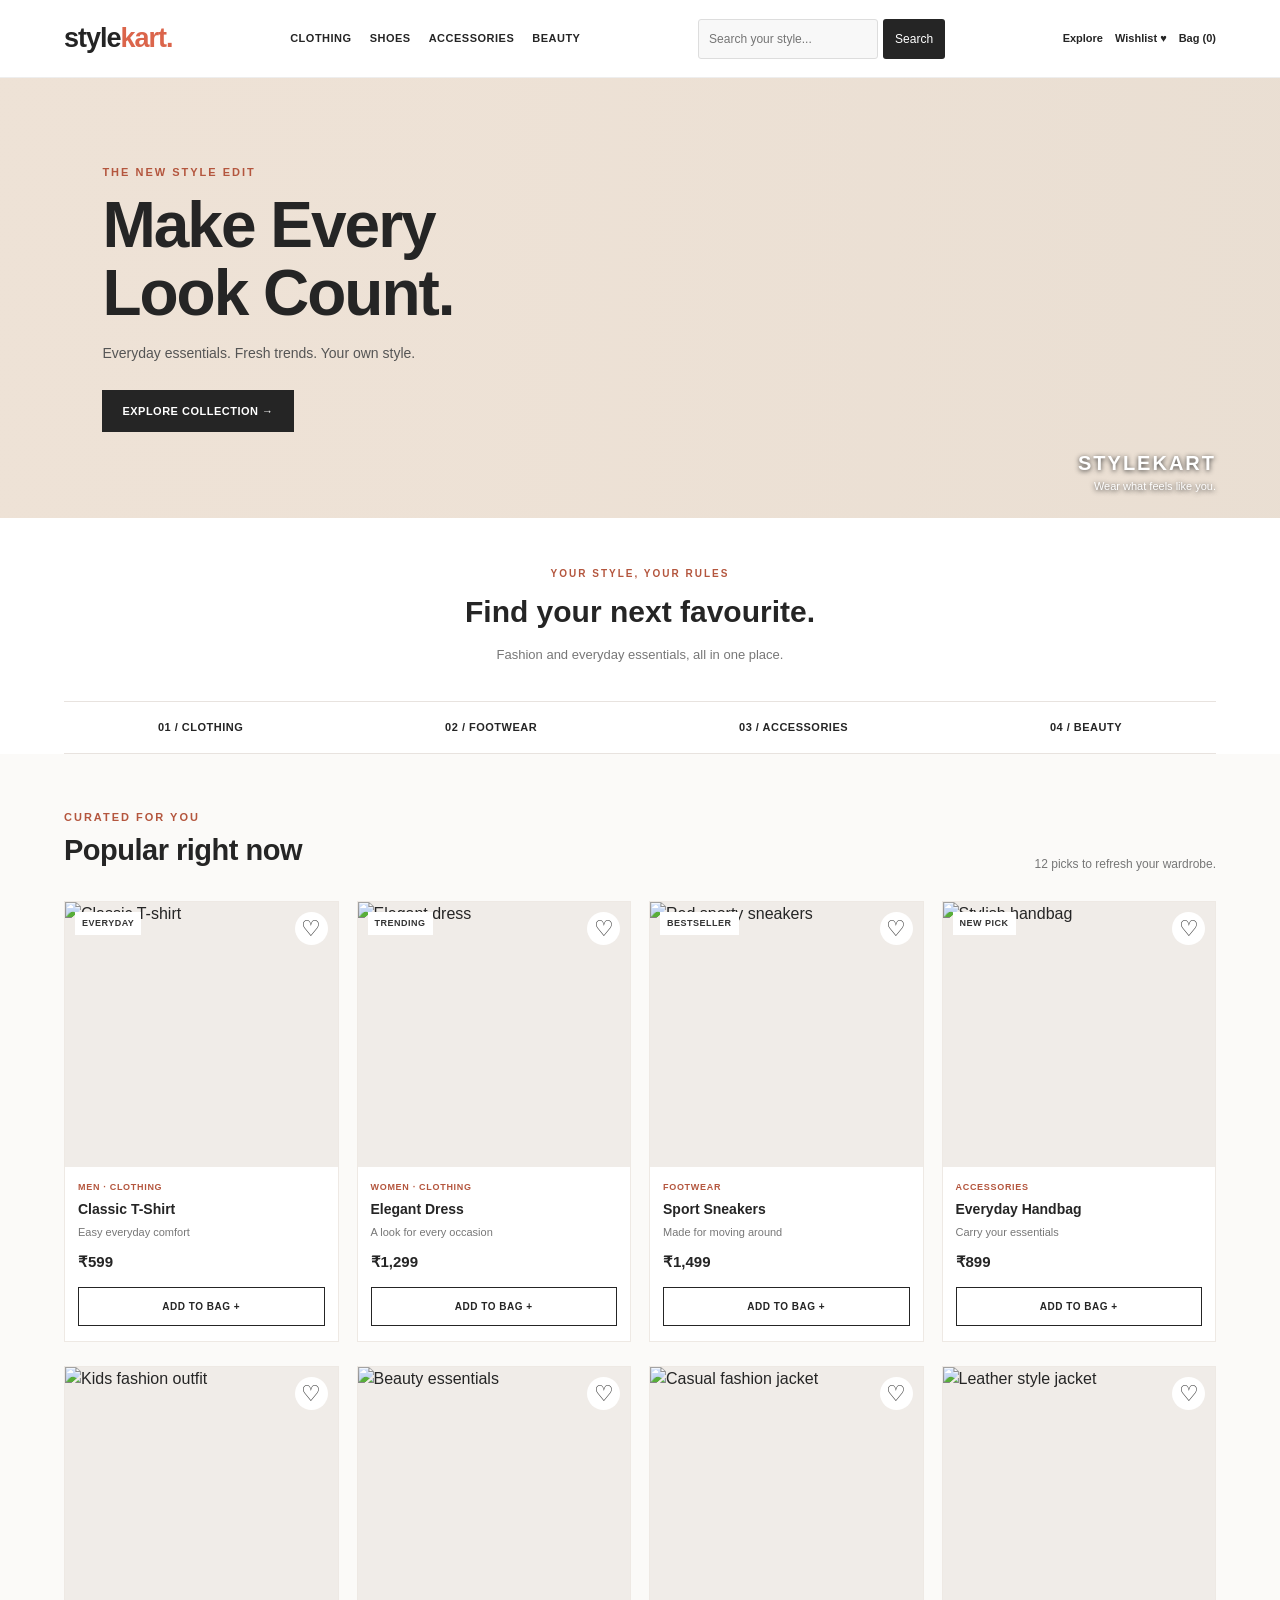
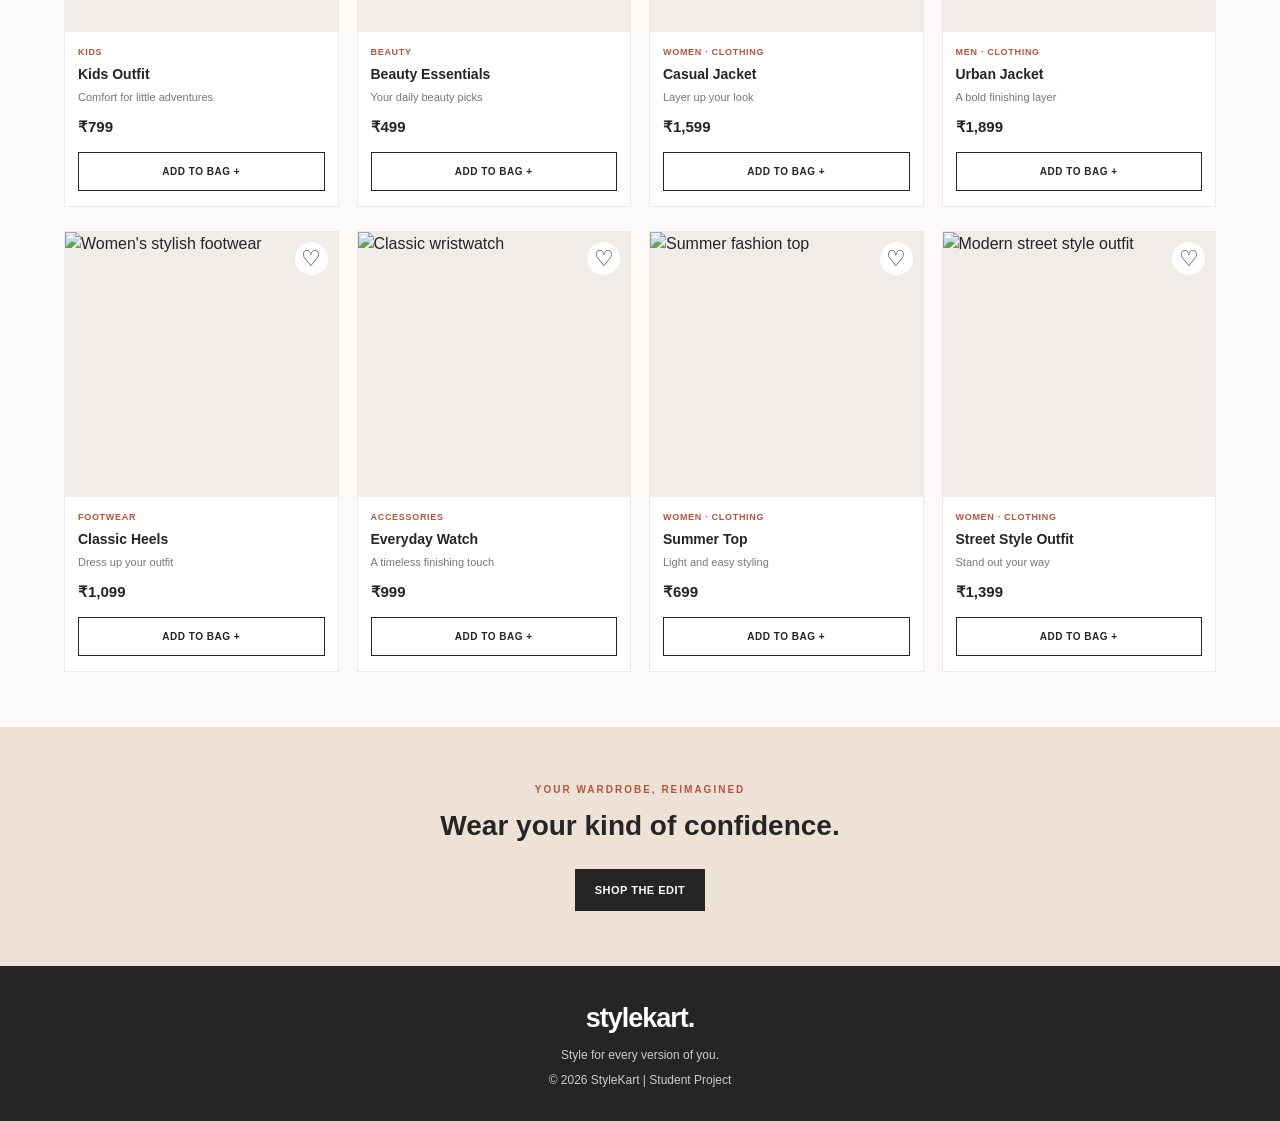
==== index.html @ ee4317c3 "Initial commit - StyleKart Myntra Clone" ====
<!DOCTYPE html>
<html lang="en">
<head>
    <meta charset="UTF-8">
    <meta name="viewport" content="width=device-width, initial-scale=1.0">
    <title>StyleKart | Find Your Style</title>
    <link rel="stylesheet" href="style.css">
</head>
<body>

    <header class="navbar">
        <a href="index.html" class="logo">style<span>kart.</span></a>

        <nav class="nav-links">
            <a href="#clothing">CLOTHING</a>
            <a href="#shoes">SHOES</a>
            <a href="#accessories">ACCESSORIES</a>
            <a href="#beauty">BEAUTY</a>
        </nav>

        <div class="search-box">
            <input type="text" id="searchInput" placeholder="Search your style...">
            <button id="searchBtn">Search</button>
        </div>

        <div class="nav-icons">
            <a href="#products">Explore</a>
            <a href="#products">Wishlist ♥</a>
            <a href="bag.html">Bag (<span id="cartCount">0</span>)</a>
        </div>
    </header>

    <main>
        <section class="hero">
            <div class="hero-content">
                <p class="eyebrow">THE NEW STYLE EDIT</p>
                <h1>Make Every<br>Look Count.</h1>
                <p class="hero-description">
                    Everyday essentials. Fresh trends. Your own style.
                </p>
                <a href="#products" class="shop-btn">EXPLORE COLLECTION →</a>
            </div>
            <div class="hero-label">
                <span>STYLEKART</span>
                <p>Wear what feels like you.</p>
            </div>
        </section>

        <section class="welcome">
            <p>YOUR STYLE, YOUR RULES</p>
            <h2>Find your next favourite.</h2>
            <span>Fashion and everyday essentials, all in one place.</span>
        </section>

        <section class="category-strip">
            <a href="#clothing">01 / CLOTHING</a>
            <a href="#shoes">02 / FOOTWEAR</a>
            <a href="#accessories">03 / ACCESSORIES</a>
            <a href="#beauty">04 / BEAUTY</a>
        </section>

        <section class="products-section" id="products">
            <div class="section-heading">
                <div>
                    <p class="eyebrow">CURATED FOR YOU</p>
                    <h2>Popular right now</h2>
                </div>
                <p>12 picks to refresh your wardrobe.</p>
            </div>

            <div class="product-grid">

                <article class="product-card" id="clothing">
                    <div class="product-image">
                        <img src="https://images.unsplash.com/photo-1521572163474-6864f9cf17ab?auto=format&fit=crop&w=600&q=80" alt="Classic T-shirt">
                        <span class="product-tag">EVERYDAY</span>
                        <button class="wishlist-btn" aria-label="Add Classic T-Shirt to wishlist">♡</button>
                    </div>
                    <div class="product-info">
                        <p class="product-category">MEN · CLOTHING</p>
                        <h3>Classic T-Shirt</h3>
                        <p class="description">Easy everyday comfort</p>
                        <p class="price">₹599</p>
                        <button class="add-btn" data-name="Classic T-Shirt" data-price="599">ADD TO BAG +</button>
                    </div>
                </article>

                <article class="product-card">
                    <div class="product-image">
                        <img src="https://images.unsplash.com/photo-1539109136881-3be0616acf4b?auto=format&fit=crop&w=600&q=80" alt="Elegant dress">
                        <span class="product-tag">TRENDING</span>
                        <button class="wishlist-btn" aria-label="Add Elegant Dress to wishlist">♡</button>
                    </div>
                    <div class="product-info">
                        <p class="product-category">WOMEN · CLOTHING</p>
                        <h3>Elegant Dress</h3>
                        <p class="description">A look for every occasion</p>
                        <p class="price">₹1,299</p>
                        <button class="add-btn" data-name="Elegant Dress" data-price="1299">ADD TO BAG +</button>
                    </div>
                </article>

                <article class="product-card" id="shoes">
                    <div class="product-image">
                        <img src="https://images.unsplash.com/photo-1542291026-7eec264c27ff?auto=format&fit=crop&w=600&q=80" alt="Red sporty sneakers">
                        <span class="product-tag">BESTSELLER</span>
                        <button class="wishlist-btn" aria-label="Add Sport Sneakers to wishlist">♡</button>
                    </div>
                    <div class="product-info">
                        <p class="product-category">FOOTWEAR</p>
                        <h3>Sport Sneakers</h3>
                        <p class="description">Made for moving around</p>
                        <p class="price">₹1,499</p>
                        <button class="add-btn" data-name="Sport Sneakers" data-price="1499">ADD TO BAG +</button>
                    </div>
                </article>

                <article class="product-card" id="accessories">
                    <div class="product-image">
                        <img src="https://images.unsplash.com/photo-1584917865442-de89df76afd3?auto=format&fit=crop&w=600&q=80" alt="Stylish handbag">
                        <span class="product-tag">NEW PICK</span>
                        <button class="wishlist-btn" aria-label="Add Everyday Handbag to wishlist">♡</button>
                    </div>
                    <div class="product-info">
                        <p class="product-category">ACCESSORIES</p>
                        <h3>Everyday Handbag</h3>
                        <p class="description">Carry your essentials</p>
                        <p class="price">₹899</p>
                        <button class="add-btn" data-name="Everyday Handbag" data-price="899">ADD TO BAG +</button>
                    </div>
                </article>

                <article class="product-card">
                    <div class="product-image">
                        <img src="https://images.unsplash.com/photo-1519238263530-99bdd11df2ea?auto=format&fit=crop&w=600&q=80" alt="Kids fashion outfit">
                        <button class="wishlist-btn" aria-label="Add Kids Outfit to wishlist">♡</button>
                    </div>
                    <div class="product-info">
                        <p class="product-category">KIDS</p>
                        <h3>Kids Outfit</h3>
                        <p class="description">Comfort for little adventures</p>
                        <p class="price">₹799</p>
                        <button class="add-btn" data-name="Kids Outfit" data-price="799">ADD TO BAG +</button>
                    </div>
                </article>

                <article class="product-card" id="beauty">
                    <div class="product-image">
                        <img src="https://images.unsplash.com/photo-1596462502278-27bfdc403348?auto=format&fit=crop&w=600&q=80" alt="Beauty essentials">
                        <button class="wishlist-btn" aria-label="Add Beauty Essentials to wishlist">♡</button>
                    </div>
                    <div class="product-info">
                        <p class="product-category">BEAUTY</p>
                        <h3>Beauty Essentials</h3>
                        <p class="description">Your daily beauty picks</p>
                        <p class="price">₹499</p>
                        <button class="add-btn" data-name="Beauty Essentials" data-price="499">ADD TO BAG +</button>
                    </div>
                </article>

                <article class="product-card">
                    <div class="product-image">
                        <img src="https://images.unsplash.com/photo-1544441893-675973e31985?auto=format&fit=crop&w=600&q=80" alt="Casual fashion jacket">
                        <button class="wishlist-btn" aria-label="Add Casual Jacket to wishlist">♡</button>
                    </div>
                    <div class="product-info">
                        <p class="product-category">WOMEN · CLOTHING</p>
                        <h3>Casual Jacket</h3>
                        <p class="description">Layer up your look</p>
                        <p class="price">₹1,599</p>
                        <button class="add-btn" data-name="Casual Jacket" data-price="1599">ADD TO BAG +</button>
                    </div>
                </article>

                <article class="product-card">
                    <div class="product-image">
                        <img src="https://images.unsplash.com/photo-1551028719-00167b16eac5?auto=format&fit=crop&w=600&q=80" alt="Leather style jacket">
                        <button class="wishlist-btn" aria-label="Add Urban Jacket to wishlist">♡</button>
                    </div>
                    <div class="product-info">
                        <p class="product-category">MEN · CLOTHING</p>
                        <h3>Urban Jacket</h3>
                        <p class="description">A bold finishing layer</p>
                        <p class="price">₹1,899</p>
                        <button class="add-btn" data-name="Urban Jacket" data-price="1899">ADD TO BAG +</button>
                    </div>
                </article>

                <article class="product-card">
                    <div class="product-image">
                        <img src="https://images.unsplash.com/photo-1543163521-1bf539c55dd2?auto=format&fit=crop&w=600&q=80" alt="Women's stylish footwear">
                        <button class="wishlist-btn" aria-label="Add Classic Heels to wishlist">♡</button>
                    </div>
                    <div class="product-info">
                        <p class="product-category">FOOTWEAR</p>
                        <h3>Classic Heels</h3>
                        <p class="description">Dress up your outfit</p>
                        <p class="price">₹1,099</p>
                        <button class="add-btn" data-name="Classic Heels" data-price="1099">ADD TO BAG +</button>
                    </div>
                </article>

                <article class="product-card">
                    <div class="product-image">
                        <img src="https://images.unsplash.com/photo-1523275335684-37898b6baf30?auto=format&fit=crop&w=600&q=80" alt="Classic wristwatch">
                        <button class="wishlist-btn" aria-label="Add Everyday Watch to wishlist">♡</button>
                    </div>
                    <div class="product-info">
                        <p class="product-category">ACCESSORIES</p>
                        <h3>Everyday Watch</h3>
                        <p class="description">A timeless finishing touch</p>
                        <p class="price">₹999</p>
                        <button class="add-btn" data-name="Everyday Watch" data-price="999">ADD TO BAG +</button>
                    </div>
                </article>

                <article class="product-card">
                    <div class="product-image">
                        <img src="https://images.unsplash.com/photo-1503342217505-b0a15ec3261c?auto=format&fit=crop&w=600&q=80" alt="Summer fashion top">
                        <button class="wishlist-btn" aria-label="Add Summer Top to wishlist">♡</button>
                    </div>
                    <div class="product-info">
                        <p class="product-category">WOMEN · CLOTHING</p>
                        <h3>Summer Top</h3>
                        <p class="description">Light and easy styling</p>
                        <p class="price">₹699</p>
                        <button class="add-btn" data-name="Summer Top" data-price="699">ADD TO BAG +</button>
                    </div>
                </article>

                <article class="product-card">
                    <div class="product-image">
                        <img src="https://images.unsplash.com/photo-1529139574466-a303027c1d8b?auto=format&fit=crop&w=600&q=80" alt="Modern street style outfit">
                        <button class="wishlist-btn" aria-label="Add Street Style Outfit to wishlist">♡</button>
                    </div>
                    <div class="product-info">
                        <p class="product-category">WOMEN · CLOTHING</p>
                        <h3>Street Style Outfit</h3>
                        <p class="description">Stand out your way</p>
                        <p class="price">₹1,399</p>
                        <button class="add-btn" data-name="Street Style Outfit" data-price="1399">ADD TO BAG +</button>
                    </div>
                </article>

            </div>
            <p id="noResults" class="no-results" hidden>No products found. Try another search.</p>
        </section>

        <section class="closing-banner">
            <p>YOUR WARDROBE, REIMAGINED</p>
            <h2>Wear your kind of confidence.</h2>
            <a href="#products" class="shop-btn">SHOP THE EDIT</a>
        </section>
    </main>

    <footer class="footer">
        <a href="index.html" class="footer-logo">stylekart.</a>
        <p>Style for every version of you.</p>
        <p>© 2026 StyleKart | Student Project</p>
    </footer>

    <script src="script.js"></script>
</body>
</html>
---- style.css ----
/* GENERAL */
* {
    margin: 0;
    padding: 0;
    box-sizing: border-box;
}

html {
    scroll-behavior: smooth;
}

body {
    font-family: Arial, Helvetica, sans-serif;
    color: #252525;
    background: #fff;
    line-height: 1.5;
}

a {
    text-decoration: none;
    color: inherit;
}

button,
input {
    font: inherit;
}

button {
    cursor: pointer;
}

/* NAVIGATION */
.navbar {
    min-height: 78px;
    padding: 16px 5%;
    display: flex;
    align-items: center;
    justify-content: space-between;
    gap: 20px;
    background: #fff;
    border-bottom: 1px solid #eee;
    position: sticky;
    top: 0;
    z-index: 100;
}

.logo,
.footer-logo {
    color: #242424;
    font-size: 27px;
    font-weight: 800;
    letter-spacing: -1px;
    white-space: nowrap;
}

.logo span {
    color: #db654b;
}

.nav-links,
.nav-icons {
    display: flex;
    align-items: center;
    gap: 18px;
}

.nav-links a {
    font-size: 11px;
    font-weight: 700;
    letter-spacing: .5px;
}

.nav-links a:hover,
.nav-icons a:hover {
    color: #db654b;
}

.nav-icons {
    gap: 12px;
    font-size: 11px;
    font-weight: 600;
    white-space: nowrap;
}

.search-box {
    display: flex;
    gap: 5px;
}

#searchInput {
    width: 180px;
    padding: 10px;
    border: 1px solid #ddd;
    border-radius: 3px;
    outline: none;
    background: #f8f8f8;
    font-size: 12px;
}

#searchInput:focus {
    border-color: #db654b;
}

#searchBtn {
    padding: 10px 12px;
    border: none;
    border-radius: 3px;
    background: #252525;
    color: #fff;
    font-size: 12px;
}

/* HOMEPAGE BANNER */
.hero {
    min-height: 440px;
    padding: 55px 8%;
    display: flex;
    align-items: center;
    justify-content: space-between;
    position: relative;
    background-color: #e9ded2;
    background-image:
        linear-gradient(
            90deg,
            rgba(238, 226, 214, .98) 0%,
            rgba(238, 226, 214, .91) 35%,
            rgba(238, 226, 214, .12) 100%
        ),
        url("https://images.unsplash.com/photo-1529139574466-a303027c1d8b?auto=format&fit=crop&w=1600&q=85");
    background-position: center;
    background-size: cover;
}

.hero-content {
    max-width: 480px;
}

.eyebrow {
    margin-bottom: 12px;
    color: #b4563e;
    font-size: 11px;
    font-weight: 700;
    letter-spacing: 2px;
}

.hero h1 {
    margin-bottom: 16px;
    font-size: clamp(38px, 5vw, 64px);
    line-height: 1.05;
    letter-spacing: -2px;
}

.hero-description {
    margin-bottom: 26px;
    color: #555;
    font-size: 14px;
}

.shop-btn {
    display: inline-block;
    padding: 13px 20px;
    background: #252525;
    color: #fff;
    font-size: 11px;
    font-weight: 700;
    letter-spacing: .5px;
    transition: background .2s;
}

.shop-btn:hover {
    background: #b4563e;
}

.hero-label {
    position: absolute;
    right: 5%;
    bottom: 24px;
    color: #fff;
    text-align: right;
    text-shadow: 0 1px 5px #333;
}

.hero-label span {
    font-size: 20px;
    font-weight: 800;
    letter-spacing: 2px;
}

.hero-label p {
    font-size: 11px;
}

/* INTRO TEXT */
.welcome {
    padding: 48px 20px 35px;
    text-align: center;
}

.welcome > p,
.closing-banner > p {
    color: #b4563e;
    font-size: 10px;
    font-weight: 700;
    letter-spacing: 2px;
}

.welcome h2 {
    margin: 8px 0;
    font-size: 30px;
}

.welcome span {
    color: #777;
    font-size: 13px;
}

/* CATEGORY STRIP */
.category-strip {
    margin: 0 5%;
    padding: 17px 0;
    display: flex;
    justify-content: space-around;
    flex-wrap: wrap;
    gap: 14px;
    border-top: 1px solid #e8e3df;
    border-bottom: 1px solid #e8e3df;
}

.category-strip a {
    font-size: 11px;
    font-weight: 700;
    letter-spacing: .5px;
}

.category-strip a:hover {
    color: #b4563e;
}

/* PRODUCT SECTION */
.products-section {
    padding: 55px 5%;
    background: #fbfaf8;
}

.section-heading {
    margin-bottom: 28px;
    display: flex;
    justify-content: space-between;
    align-items: end;
    gap: 15px;
}

.section-heading .eyebrow {
    margin-bottom: 4px;
}

.section-heading h2 {
    font-size: 29px;
    letter-spacing: -.5px;
}

.section-heading > p {
    color: #777;
    font-size: 12px;
}

.product-grid {
    display: grid;
    grid-template-columns: repeat(4, minmax(0, 1fr));
    gap: 24px 18px;
}

.product-card {
    min-width: 0;
    position: relative;
    overflow: hidden;
    background: #fff;
    border: 1px solid #eee9e4;
    transition: transform .2s, box-shadow .2s;
}

.product-card:hover {
    transform: translateY(-4px);
    box-shadow: 0 8px 20px rgba(0, 0, 0, .07);
}

.product-image {
    position: relative;
    overflow: hidden;
    background: #f0ece8;
}

.product-card img {
    display: block;
    width: 100%;
    height: 265px;
    object-fit: cover;
    transition: transform .35s;
}

.product-card:hover img {
    transform: scale(1.03);
}

.product-tag {
    position: absolute;
    left: 10px;
    top: 10px;
    padding: 5px 7px;
    background: #fff;
    color: #333;
    font-size: 9px;
    font-weight: 700;
    letter-spacing: .5px;
}

.wishlist-btn {
    position: absolute;
    top: 10px;
    right: 10px;
    width: 33px;
    height: 33px;
    border: none;
    border-radius: 50%;
    background: #fff;
    color: #333;
    font-size: 22px;
}

.wishlist-btn.active {
    color: #db654b;
}

.product-info {
    padding: 14px 13px 15px;
}

.product-category {
    margin-bottom: 5px;
    color: #b4563e;
    font-size: 9px;
    font-weight: 700;
    letter-spacing: .7px;
}

.product-info h3 {
    margin-bottom: 4px;
    font-size: 14px;
}

.description {
    min-height: 18px;
    margin-bottom: 9px;
    color: #777;
    font-size: 11px;
}

.price {
    margin-bottom: 13px;
    font-size: 15px;
    font-weight: 700;
}

.add-btn {
    width: 100%;
    padding: 11px 5px;
    border: 1px solid #252525;
    background: #fff;
    color: #252525;
    font-size: 10px;
    font-weight: 700;
    letter-spacing: .5px;
    transition: all .2s;
}

.add-btn:hover {
    background: #252525;
    color: #fff;
}

.no-results {
    padding: 30px;
    text-align: center;
    color: #777;
}

/* BOTTOM BANNER */
.closing-banner {
    margin: 0;
    padding: 55px 20px;
    background: #eee2d6;
    text-align: center;
}

.closing-banner h2 {
    margin: 8px 0 22px;
    font-size: 28px;
}

/* FOOTER */
.footer {
    padding: 32px 20px;
    background: #252525;
    color: #fff;
    text-align: center;
}

.footer-logo {
    color: #fff;
}

.footer p {
    margin-top: 7px;
    color: #ccc;
    font-size: 12px;
}

/* SHOPPING BAG */
.bag-navbar {
    position: static;
}

.bag-navbar h3 {
    font-size: 13px;
    letter-spacing: 1px;
}

.continue-link {
    color: #b4563e;
    font-size: 13px;
    font-weight: 600;
}

.bag-page {
    max-width: 1100px;
    margin: 40px auto;
    padding: 0 24px;
    display: grid;
    grid-template-columns: minmax(0, 1.7fr) minmax(280px, 1fr);
    gap: 30px;
    align-items: start;
}

.bag-items-section h1 {
    margin-bottom: 8px;
    font-size: 25px;
}

#bagItemCount {
    margin-bottom: 22px;
    color: #7e818c;
    font-size: 13px;
}

.bag-items {
    display: grid;
    gap: 16px;
}

.bag-item {
    display: flex;
    gap: 16px;
    padding: 16px;
    border: 1px solid #eaeaec;
    border-radius: 5px;
    background: #fff;
}

.bag-item img {
    width: 115px;
    height: 140px;
    object-fit: cover;
}

.bag-item-details {
    flex: 1;
}

.bag-item-details h3 {
    margin-bottom: 6px;
    font-size: 15px;
}

.bag-item-details p {
    margin-bottom: 10px;
    color: #777;
    font-size: 13px;
}

.quantity-control {
    display: flex;
    align-items: center;
    gap: 12px;
    margin-bottom: 12px;
}

.quantity-control button {
    width: 28px;
    height: 28px;
    border: 1px solid #ddd;
    border-radius: 50%;
    background: #fff;
}

.quantity-control button:disabled {
    opacity: .4;
    cursor: not-allowed;
}

.remove-btn {
    border: none;
    background: none;
    color: #b4563e;
    font-size: 12px;
    font-weight: 600;
}

.empty-bag {
    padding: 35px 15px;
    border: 1px solid #eee;
    text-align: center;
    color: #777;
}

.empty-bag a {
    display: inline-block;
    margin-top: 15px;
    color: #b4563e;
    font-weight: 700;
}

.price-section {
    padding: 22px;
    border: 1px solid #eaeaec;
    background: #fff;
}

.price-section h2 {
    margin-bottom: 22px;
    font-size: 14px;
}

.price-row {
    display: flex;
    justify-content: space-between;
    gap: 10px;
    margin-bottom: 17px;
    font-size: 13px;
}

.price-section hr {
    margin: 20px 0;
    border: none;
    border-top: 1px solid #eaeaec;
}

.total-row {
    font-size: 15px;
}

.place-order-btn {
    width: 100%;
    padding: 14px;
    border: none;
    background: #252525;
    color: #fff;
    font-size: 13px;
    font-weight: 700;
}

.place-order-btn:hover {
    background: #b4563e;
}

.place-order-btn:disabled {
    background: #c8c8ce;
    cursor: not-allowed;
}

.order-message {
    margin-top: 12px;
    color: #16834a;
    font-size: 13px;
}

/* TABLET */
@media (max-width: 1100px) {
    .navbar {
        flex-wrap: wrap;
    }

    .product-grid {
        grid-template-columns: repeat(3, minmax(0, 1fr));
    }

    .search-box {
        flex: 1;
    }

    #searchInput {
        width: 100%;
    }
}

/* MOBILE */
@media (max-width: 700px) {
    .navbar {
        padding: 14px 4%;
        gap: 14px;
    }

    .logo {
        font-size: 23px;
    }

    .nav-links {
        order: 3;
        width: 100%;
        justify-content: space-between;
        gap: 8px;
    }

    .nav-links a {
        font-size: 10px;
    }

    .search-box {
        order: 4;
        flex: 1 1 100%;
    }

    .nav-icons {
        gap: 9px;
        font-size: 10px;
    }

    .hero {
        min-height: 360px;
        padding: 35px 6%;
        background-position: 58% center;
    }

    .hero h1 {
        font-size: 42px;
    }

    .hero-label {
        right: 5%;
        bottom: 12px;
    }

    .welcome {
        padding: 35px 15px;
    }

    .welcome h2 {
        font-size: 24px;
    }

    .category-strip {
        justify-content: flex-start;
        gap: 16px;
    }

    .products-section {
        padding: 35px 4%;
    }

    .section-heading {
        align-items: flex-start;
        flex-direction: column;
    }

    .section-heading h2 {
        font-size: 25px;
    }

    .product-grid {
        grid-template-columns: repeat(2, minmax(0, 1fr));
        gap: 14px 10px;
    }

    .product-card img {
        height: 205px;
    }

    .product-info {
        padding: 11px 9px;
    }

    .product-info h3 {
        font-size: 12px;
    }

    .description {
        font-size: 10px;
    }

    .bag-navbar h3 {
        order: 3;
        width: 100%;
        text-align: center;
    }

    .bag-page {
        grid-template-columns: 1fr;
        margin: 25px auto;
        padding: 0 15px;
        gap: 24px;
    }

    .bag-item {
        padding: 12px;
        gap: 12px;
    }

    .bag-item img {
        width: 95px;
        height: 125px;
    }
}

@media (max-width: 380px) {
    .nav-icons {
        flex-wrap: wrap;
    }

    .hero h1 {
        font-size: 34px;
    }

    .product-card img {
        height: 170px;
    }
}
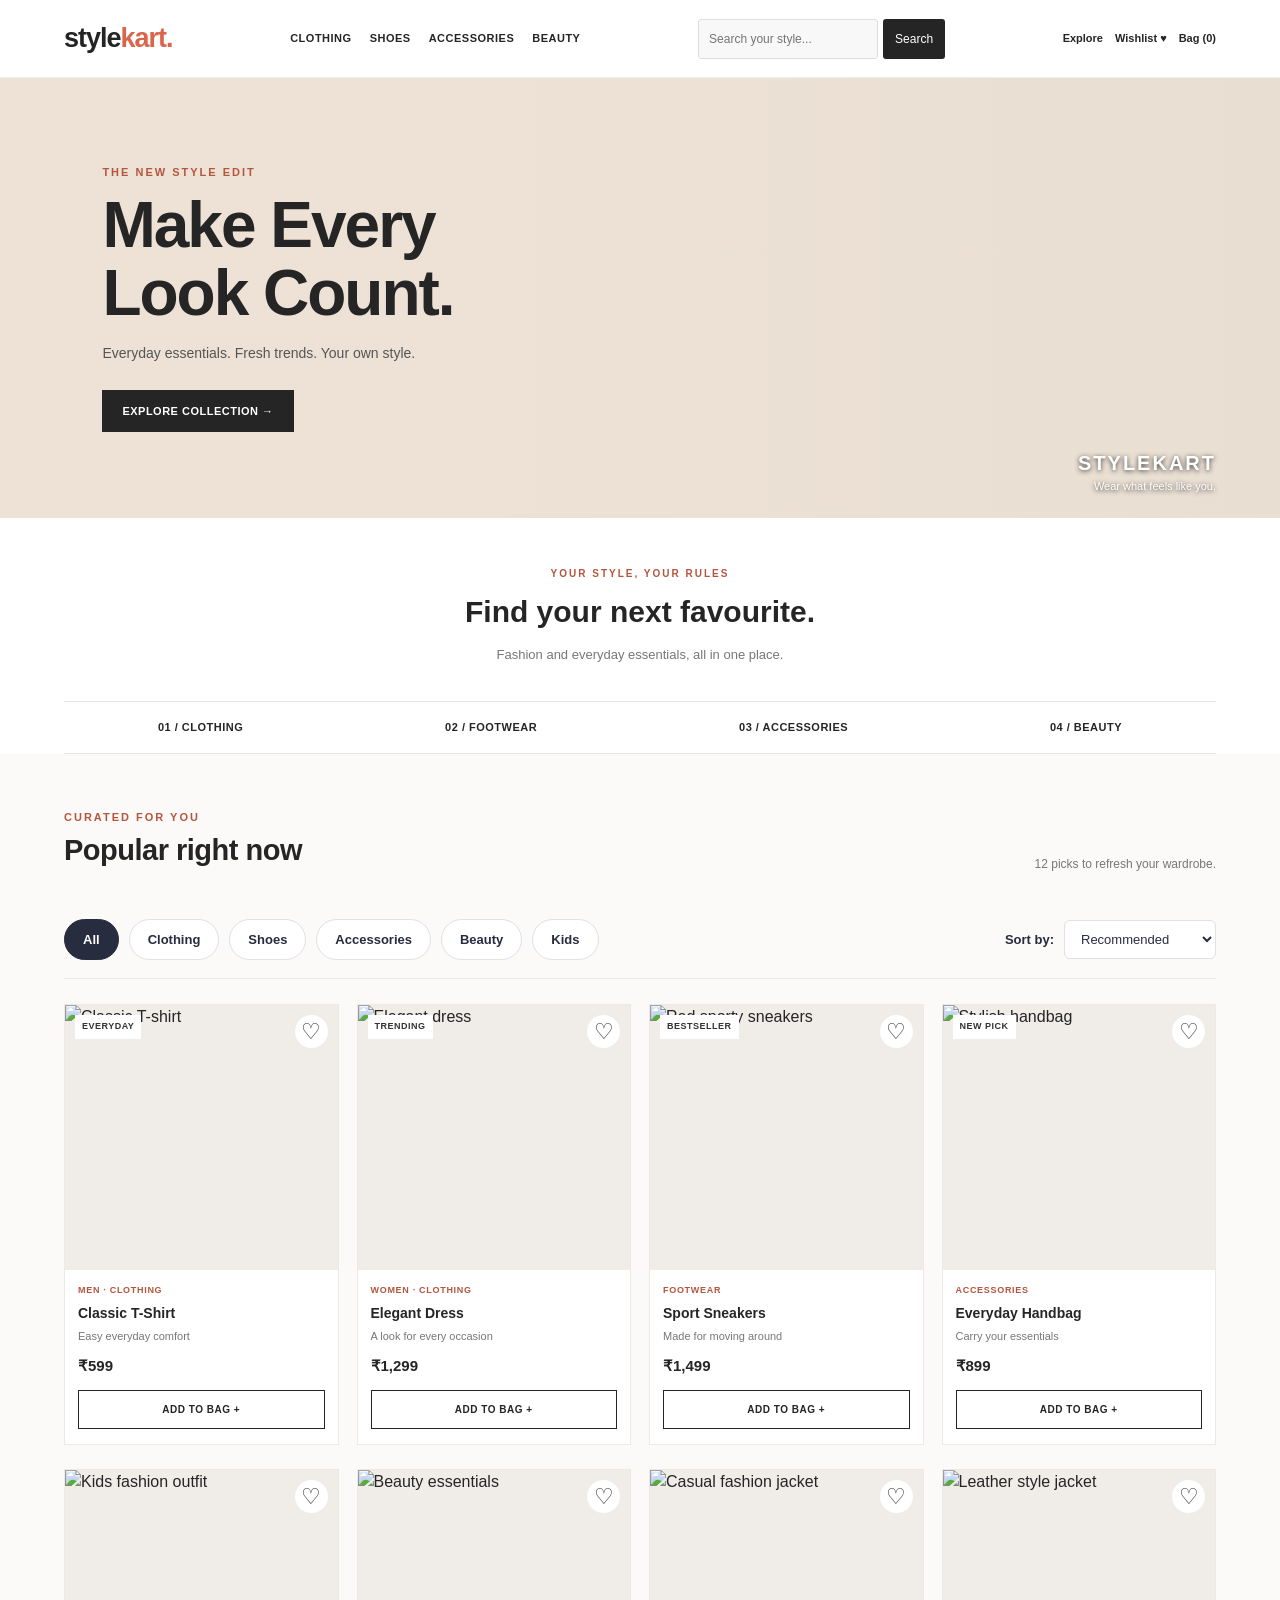
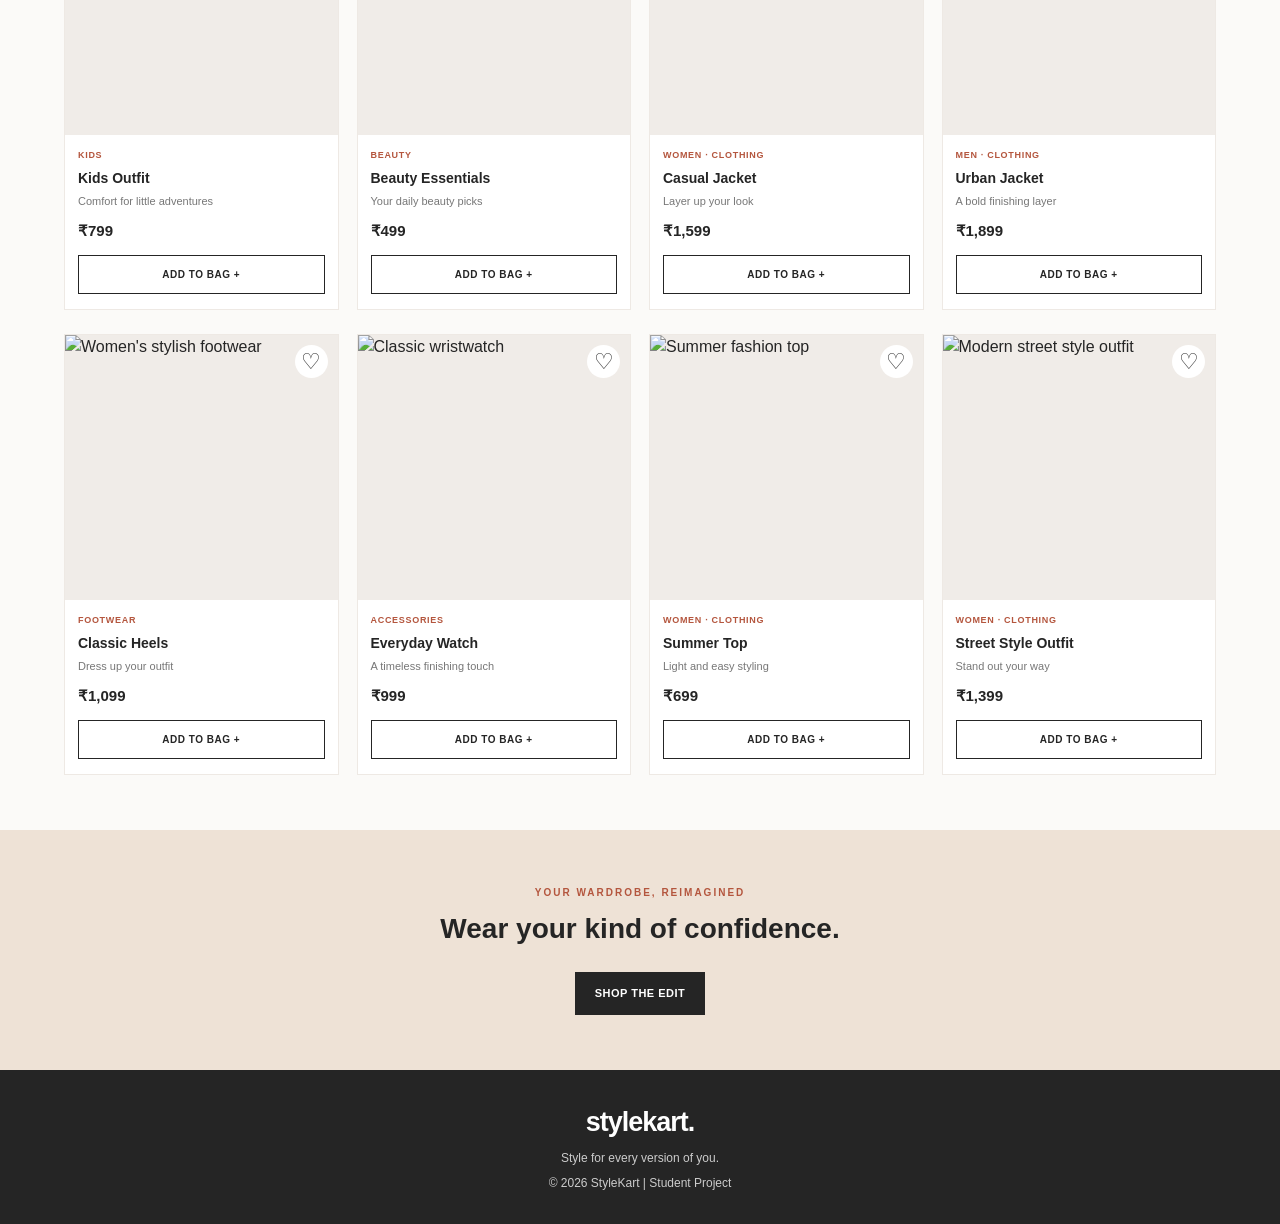
==== commit a4cb558c: "Add product and wishlist features" ====
--- a/index.html
+++ b/index.html
@@ -25,7 +25,7 @@
 
         <div class="nav-icons">
             <a href="#products">Explore</a>
-            <a href="#products">Wishlist ♥</a>
+            <a href="wishlist.html">Wishlist ♥</a>
             <a href="bag.html">Bag (<span id="cartCount">0</span>)</a>
         </div>
     </header>
@@ -68,6 +68,27 @@
                 <p>12 picks to refresh your wardrobe.</p>
             </div>
 
+            
+    <div class="filter-section">
+    <div class="category-filters">
+        <button class="filter-btn active" data-category="all">All</button>
+        <button class="filter-btn" data-category="clothing">Clothing</button>
+        <button class="filter-btn" data-category="shoes">Shoes</button>
+        <button class="filter-btn" data-category="accessories">Accessories</button>
+        <button class="filter-btn" data-category="beauty">Beauty</button>
+        <button class="filter-btn" data-category="kids">Kids</button>
+    </div>
+
+    <div class="sort-section">
+        <label for="priceSort">Sort by:</label>
+        <select id="priceSort">
+            <option value="default">Recommended</option>
+            <option value="low-high">Price: Low to High</option>
+            <option value="high-low">Price: High to Low</option>
+        </select>
+    </div>
+    </div>
+
             <div class="product-grid">
 
                 <article class="product-card" id="clothing">
@@ -78,14 +99,18 @@
                     </div>
                     <div class="product-info">
                         <p class="product-category">MEN · CLOTHING</p>
-                        <h3>Classic T-Shirt</h3>
+                        <h3>
+                      <a href="product.html?name=Classic%20T-Shirt">
+                      Classic T-Shirt
+                      </a>
+                      </h3>
                         <p class="description">Easy everyday comfort</p>
                         <p class="price">₹599</p>
                         <button class="add-btn" data-name="Classic T-Shirt" data-price="599">ADD TO BAG +</button>
                     </div>
                 </article>
 
-                <article class="product-card">
+                <article class="product-card" id="clothing">
                     <div class="product-image">
                         <img src="https://images.unsplash.com/photo-1539109136881-3be0616acf4b?auto=format&fit=crop&w=600&q=80" alt="Elegant dress">
                         <span class="product-tag">TRENDING</span>
@@ -93,7 +118,11 @@
                     </div>
                     <div class="product-info">
                         <p class="product-category">WOMEN · CLOTHING</p>
-                        <h3>Elegant Dress</h3>
+                        <h3>
+                      <a href="product.html?name=Elegant%20Dress">
+                     Elegant Dress
+                       </a>
+                       </h3>
                         <p class="description">A look for every occasion</p>
                         <p class="price">₹1,299</p>
                         <button class="add-btn" data-name="Elegant Dress" data-price="1299">ADD TO BAG +</button>
@@ -108,7 +137,11 @@
                     </div>
                     <div class="product-info">
                         <p class="product-category">FOOTWEAR</p>
-                        <h3>Sport Sneakers</h3>
+                        <h3>
+                      <a href="product.html?name=Sport%20Sneakers">
+                     Sport Sneakers
+                       </a>
+                       </h3>
                         <p class="description">Made for moving around</p>
                         <p class="price">₹1,499</p>
                         <button class="add-btn" data-name="Sport Sneakers" data-price="1499">ADD TO BAG +</button>
@@ -123,21 +156,29 @@
                     </div>
                     <div class="product-info">
                         <p class="product-category">ACCESSORIES</p>
-                        <h3>Everyday Handbag</h3>
+                        <h3>
+                            <a href="product.html?name=Everyday%20Handbag">
+                            Everyday Handbag
+                            </a>
+                        </h3>
                         <p class="description">Carry your essentials</p>
                         <p class="price">₹899</p>
                         <button class="add-btn" data-name="Everyday Handbag" data-price="899">ADD TO BAG +</button>
                     </div>
                 </article>
 
-                <article class="product-card">
+                <article class="product-card" id="kids">
                     <div class="product-image">
                         <img src="https://images.unsplash.com/photo-1519238263530-99bdd11df2ea?auto=format&fit=crop&w=600&q=80" alt="Kids fashion outfit">
                         <button class="wishlist-btn" aria-label="Add Kids Outfit to wishlist">♡</button>
                     </div>
                     <div class="product-info">
                         <p class="product-category">KIDS</p>
-                        <h3>Kids Outfit</h3>
+                        <h3>
+                            <a href="product.html?name=Kids%20Outfit">
+                            Kids Outfit
+                            </a>
+                        </h3>
                         <p class="description">Comfort for little adventures</p>
                         <p class="price">₹799</p>
                         <button class="add-btn" data-name="Kids Outfit" data-price="799">ADD TO BAG +</button>
@@ -151,91 +192,119 @@
                     </div>
                     <div class="product-info">
                         <p class="product-category">BEAUTY</p>
-                        <h3>Beauty Essentials</h3>
+                        <h3>
+                            <a href="product.html?name=Beauty%20Essentials">
+                            Beauty Essentials
+                            </a>
+                        </h3>
                         <p class="description">Your daily beauty picks</p>
                         <p class="price">₹499</p>
                         <button class="add-btn" data-name="Beauty Essentials" data-price="499">ADD TO BAG +</button>
                     </div>
                 </article>
 
-                <article class="product-card">
+                <article class="product-card" id="clothing">
                     <div class="product-image">
                         <img src="https://images.unsplash.com/photo-1544441893-675973e31985?auto=format&fit=crop&w=600&q=80" alt="Casual fashion jacket">
                         <button class="wishlist-btn" aria-label="Add Casual Jacket to wishlist">♡</button>
                     </div>
                     <div class="product-info">
                         <p class="product-category">WOMEN · CLOTHING</p>
-                        <h3>Casual Jacket</h3>
+                        <h3>
+                            <a href="product.html?name=Casual%20Jacket">
+                            Casual Jacket
+                            </a>
+                        </h3>
                         <p class="description">Layer up your look</p>
                         <p class="price">₹1,599</p>
                         <button class="add-btn" data-name="Casual Jacket" data-price="1599">ADD TO BAG +</button>
                     </div>
                 </article>
 
-                <article class="product-card">
+                <article class="product-card" id="clothing">
                     <div class="product-image">
                         <img src="https://images.unsplash.com/photo-1551028719-00167b16eac5?auto=format&fit=crop&w=600&q=80" alt="Leather style jacket">
                         <button class="wishlist-btn" aria-label="Add Urban Jacket to wishlist">♡</button>
                     </div>
                     <div class="product-info">
                         <p class="product-category">MEN · CLOTHING</p>
-                        <h3>Urban Jacket</h3>
+                        <h3>
+                            <a href="product.html?name=Urban%20Jacket">
+                            Urban Jacket
+                            </a>
+                        </h3>
                         <p class="description">A bold finishing layer</p>
                         <p class="price">₹1,899</p>
                         <button class="add-btn" data-name="Urban Jacket" data-price="1899">ADD TO BAG +</button>
                     </div>
                 </article>
 
-                <article class="product-card">
+                <article class="product-card" id="shoes">
                     <div class="product-image">
                         <img src="https://images.unsplash.com/photo-1543163521-1bf539c55dd2?auto=format&fit=crop&w=600&q=80" alt="Women's stylish footwear">
                         <button class="wishlist-btn" aria-label="Add Classic Heels to wishlist">♡</button>
                     </div>
                     <div class="product-info">
                         <p class="product-category">FOOTWEAR</p>
-                        <h3>Classic Heels</h3>
+                        <h3>
+                            <a href="product.html?name=Classic%20Heels">
+                            Classic Heels
+                            </a>
+                        </h3>
                         <p class="description">Dress up your outfit</p>
                         <p class="price">₹1,099</p>
                         <button class="add-btn" data-name="Classic Heels" data-price="1099">ADD TO BAG +</button>
                     </div>
                 </article>
 
-                <article class="product-card">
+                <article class="product-card" id="accessories">
                     <div class="product-image">
                         <img src="https://images.unsplash.com/photo-1523275335684-37898b6baf30?auto=format&fit=crop&w=600&q=80" alt="Classic wristwatch">
                         <button class="wishlist-btn" aria-label="Add Everyday Watch to wishlist">♡</button>
                     </div>
                     <div class="product-info">
                         <p class="product-category">ACCESSORIES</p>
-                        <h3>Everyday Watch</h3>
+                        <h3>
+                            <a href="product.html?name=Everyday%20Watch">
+                            Everyday Watch
+                            </a>
+                        </h3>
                         <p class="description">A timeless finishing touch</p>
                         <p class="price">₹999</p>
                         <button class="add-btn" data-name="Everyday Watch" data-price="999">ADD TO BAG +</button>
                     </div>
                 </article>
 
-                <article class="product-card">
+                <article class="product-card" id="clothing">
                     <div class="product-image">
                         <img src="https://images.unsplash.com/photo-1503342217505-b0a15ec3261c?auto=format&fit=crop&w=600&q=80" alt="Summer fashion top">
                         <button class="wishlist-btn" aria-label="Add Summer Top to wishlist">♡</button>
                     </div>
                     <div class="product-info">
                         <p class="product-category">WOMEN · CLOTHING</p>
-                        <h3>Summer Top</h3>
+                        <h3>
+                            <a href="product.html?name=Summer%20Top">
+                            Summer Top
+                            </a>
+                        </h3>
                         <p class="description">Light and easy styling</p>
                         <p class="price">₹699</p>
                         <button class="add-btn" data-name="Summer Top" data-price="699">ADD TO BAG +</button>
                     </div>
                 </article>
 
-                <article class="product-card">
+                <article class="product-card" id="clothing">
                     <div class="product-image">
                         <img src="https://images.unsplash.com/photo-1529139574466-a303027c1d8b?auto=format&fit=crop&w=600&q=80" alt="Modern street style outfit">
                         <button class="wishlist-btn" aria-label="Add Street Style Outfit to wishlist">♡</button>
                     </div>
                     <div class="product-info">
                         <p class="product-category">WOMEN · CLOTHING</p>
-                        <h3>Street Style Outfit</h3>
+                        <h3>
+                            <a href="product.html?name=Street%20Style%20Outfit">
+                            Street Style Outfit
+                            </a>
+                        </h3>
                         <p class="description">Stand out your way</p>
                         <p class="price">₹1,399</p>
                         <button class="add-btn" data-name="Street Style Outfit" data-price="1399">ADD TO BAG +</button>
--- a/style.css
+++ b/style.css
@@ -733,4 +733,103 @@
     .product-card img {
         height: 170px;
     }
+}
+
+
+/* Category Filters and Price Sorting */
+
+.filter-section {
+    display: flex;
+    justify-content: space-between;
+    align-items: center;
+    gap: 20px;
+    flex-wrap: wrap;
+    margin: 25px 0;
+    padding: 18px 0;
+    border-bottom: 1px solid #e9e9ed;
+}
+
+.category-filters {
+    display: flex;
+    align-items: center;
+    gap: 10px;
+    flex-wrap: wrap;
+}
+
+.filter-btn {
+    padding: 10px 18px;
+    border: 1px solid #e0e0e5;
+    border-radius: 25px;
+    background: #fff;
+    color: #282c3f;
+    font-size: 13px;
+    font-weight: 600;
+    cursor: pointer;
+    transition: all 0.2s ease;
+}
+
+.filter-btn:hover,
+.filter-btn.active {
+    background: #282c3f;
+    color: #fff;
+    border-color: #282c3f;
+}
+
+.sort-section {
+    display: flex;
+    align-items: center;
+    gap: 10px;
+}
+
+.sort-section label {
+    font-size: 13px;
+    font-weight: 600;
+    color: #282c3f;
+}
+
+#priceSort {
+    padding: 10px 12px;
+    border: 1px solid #e0e0e5;
+    border-radius: 6px;
+    background: #fff;
+    color: #282c3f;
+    font-size: 13px;
+    cursor: pointer;
+    outline: none;
+}
+
+#priceSort:focus,
+.filter-btn:focus-visible {
+    outline: 2px solid #ff3f6c;
+    outline-offset: 3px;
+}
+
+@media (max-width: 600px) {
+    .filter-section {
+        align-items: flex-start;
+        flex-direction: column;
+        gap: 16px;
+    }
+
+    .category-filters {
+        gap: 8px;
+    }
+
+    .filter-btn {
+        padding: 9px 13px;
+        font-size: 12px;
+    }
+
+    .sort-section {
+        width: 100%;
+        justify-content: space-between;
+    }
+}
+.product-card h3 a {
+    color: inherit;
+    text-decoration: none;
+}
+
+.product-card h3 a:hover {
+    color: #ff3f6c;
 }
